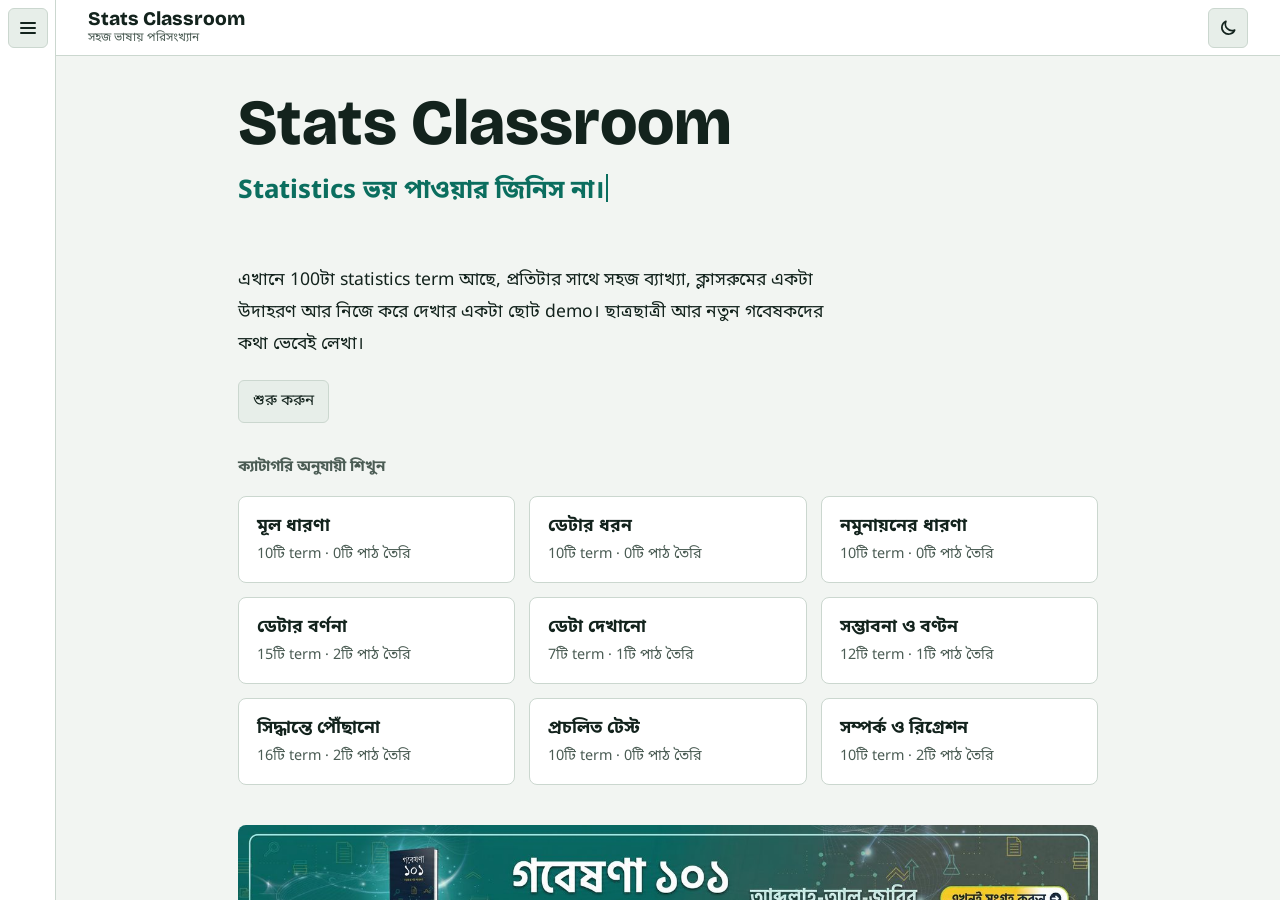
==== index.html @ 76ca7ef8 "Centred 860px column, sticky top bar with theme toggle, home page with typewriter and category cards" ====
<!doctype html>
<html lang="bn">
<head>
<meta charset="utf-8">
<meta name="viewport" content="width=device-width, initial-scale=1">
<title>Stats Classroom | সহজ বাংলায় 100টি statistics term</title>
<meta name="description" content="ক্লাসরুম আর বিশ্ববিদ্যালয়ের উদাহরণ দিয়ে 100টি statistics term, সহজ বাংলায়। প্রতিটা term-এর সাথে নিজে করে দেখার একটা ছোট demo।">
<link rel="icon" href="data:,">
<script>try{var t=localStorage.getItem("sc-theme");if(t==="dark"||t==="light")document.documentElement.setAttribute("data-theme",t);}catch(e){}</script>
<link rel="preconnect" href="https://fonts.googleapis.com">
<link rel="preconnect" href="https://fonts.gstatic.com" crossorigin>
<link rel="stylesheet" href="https://fonts.googleapis.com/css2?family=Atkinson+Hyperlegible:wght@400;700&family=Bricolage+Grotesque:opsz,wght@12..96,700;12..96,800&family=Noto+Sans+Bengali:wght@400;700&display=swap">
<link rel="stylesheet" href="css/style.css">
<!-- Analytics goes here later. Paste a GoatCounter or Cloudflare Web Analytics snippet. -->
</head>
<body>
<div class="app">
  <aside class="side" id="side" data-a="aria-label=sideLabel">
    <button class="railbtn" id="railbtn" type="button" aria-expanded="false" aria-controls="sidebody"><svg width="20" height="20" viewBox="0 0 20 20" aria-hidden="true"><path d="M3 5h14M3 10h14M3 15h14" stroke="currentColor" stroke-width="2" stroke-linecap="round" fill="none"/></svg></button>
    <div class="sidebody" id="sidebody">
      <a class="homelink" id="homelink" href="#home" data-t="home"></a>
      <p class="tag" id="tag"></p>
      <input class="search" id="q" type="search" autocomplete="off" data-a="placeholder=searchPlaceholder;aria-label=searchLabel">
      <div class="legend"><span><i class="dot" style="background:var(--accent);border-color:var(--accent)"></i><span data-t="legendReady"></span></span><span><i class="dot"></i><span data-t="legendSoon"></span></span></div>
      <nav id="nav" data-a="aria-label=navLabel"></nav>
      <p class="none" id="none" data-t="noMatch" hidden></p>
    </div>
  </aside>
  <main class="main" id="main">
    <header class="topbar">
      <button class="iconbtn menubtn" id="navopen" type="button" aria-expanded="false" aria-controls="side" data-a="aria-label=browseAll"><svg width="20" height="20" viewBox="0 0 20 20" aria-hidden="true"><path d="M3 5h14M3 10h14M3 15h14" stroke="currentColor" stroke-width="2" stroke-linecap="round" fill="none"/></svg></button>
      <a class="logo" href="#home"><span class="logo-name" data-t="brand"></span><span class="logo-sub" data-t="topTag"></span></a>
      <button class="iconbtn themebtn" id="themebtn" type="button"><svg class="i-moon" width="20" height="20" viewBox="0 0 24 24" aria-hidden="true"><path d="M20 14.5A8 8 0 0 1 9.5 4a8 8 0 1 0 10.5 10.5z" fill="none" stroke="currentColor" stroke-width="2" stroke-linejoin="round"/></svg><svg class="i-sun" width="20" height="20" viewBox="0 0 24 24" aria-hidden="true"><circle cx="12" cy="12" r="4" fill="none" stroke="currentColor" stroke-width="2"/><path d="M12 2v3M12 19v3M2 12h3M19 12h3M4.9 4.9l2.1 2.1M17 17l2.1 2.1M4.9 19.1L7 17M17 7l2.1-2.1" stroke="currentColor" stroke-width="2" stroke-linecap="round"/></svg></button>
    </header>
    <div class="page">
    <article class="lesson" id="lesson"></article>
    <a class="banner" href="https://rkmri.co/NA5AMleem25M/" target="_blank" rel="noopener noreferrer" data-a="aria-label=bannerLabel"><img src="assets/banner.jpg" width="1400" height="197" data-a="alt=bannerAlt"></a>
    <div class="footrow"><a class="fb" href="https://www.facebook.com/zabir.insight" target="_blank" rel="noopener noreferrer" data-a="aria-label=facebookLabel"><svg viewBox="0 0 24 24" aria-hidden="true" focusable="false"><path fill="currentColor" d="M9.101 23.691v-7.98H6.627v-3.667h2.474v-1.58c0-4.085 1.848-5.978 5.858-5.978.401 0 .955.042 1.468.103a8.68 8.68 0 0 1 1.141.195v3.325a8.623 8.623 0 0 0-.653-.036 26.805 26.805 0 0 0-.733-.009c-.707 0-1.259.096-1.675.309a1.686 1.686 0 0 0-.679.622c-.258.42-.374.995-.374 1.752v1.297h3.919l-.386 2.103-.287 1.564h-3.246v8.245C19.396 23.238 24 18.179 24 12.044c0-6.627-5.373-12-12-12s-12 5.373-12 12c0 5.628 3.874 10.35 9.101 11.647Z"/></svg></a></div>
    </div>
  </main>
</div>
<div class="scrim" id="scrim" hidden></div>
<noscript><p style="padding:16px">এই সাইট দেখতে JavaScript চালু থাকতে হবে।</p></noscript>
<script src="data/ui.js"></script>
<script src="data/terms.js"></script>
<script src="data/lessons/describing-data.js"></script>
<script src="data/lessons/showing-data.js"></script>
<script src="data/lessons/probability-and-distributions.js"></script>
<script src="data/lessons/drawing-conclusions.js"></script>
<script src="data/lessons/relationships-and-regression.js"></script>
<script src="js/demos/common.js"></script>
<script src="js/demos/describing.js"></script>
<script src="js/demos/showing.js"></script>
<script src="js/demos/probability.js"></script>
<script src="js/demos/conclusions.js"></script>
<script src="js/demos/relationships.js"></script>
<script src="js/app.js"></script>
</body>
</html>
---- css/style.css ----
/* Layout. A rail with all 100 terms on the left, one lesson at a time on the right,
   with the live demo as the centre of every lesson. Green-tinted neutrals, teal as the main
   accent and burnt orange as the second mark colour inside demos. Bengali text never gets
   uppercase or letter-spacing. */
:root{
  --bg:#F2F5F2;
  --surface:#FFFFFF;
  --surface-2:#E7EEE9;
  --ink:#13231D;
  --ink-2:#4B5C54;
  --line:#CBD7CF;
  --accent:#0B6E5F;
  --accent-ink:#FFFFFF;
  --accent-soft:#D5ECE5;
  --c2:#B4530A;
  --font-display:'Bricolage Grotesque','Segoe UI',system-ui,-apple-system,sans-serif;
  --font-body:'Atkinson Hyperlegible','Noto Sans Bengali','Nirmala UI','Segoe UI',system-ui,sans-serif;
  --font-bn:'Noto Sans Bengali','Atkinson Hyperlegible','Nirmala UI','Segoe UI',system-ui,sans-serif;
}
@media (prefers-color-scheme: dark){
  :root:not([data-theme="light"]){
    --bg:#0E1714;
    --surface:#15221D;
    --surface-2:#1D2D27;
    --ink:#E4EFE9;
    --ink-2:#9DB3A9;
    --line:#2B3F37;
    --accent:#4FD1B5;
    --accent-ink:#06241D;
    --accent-soft:#17382F;
    --c2:#F0A35E;
    color-scheme:dark;
  }
}
:root[data-theme="dark"]{
  --bg:#0E1714;
  --surface:#15221D;
  --surface-2:#1D2D27;
  --ink:#E4EFE9;
  --ink-2:#9DB3A9;
  --line:#2B3F37;
  --accent:#4FD1B5;
  --accent-ink:#06241D;
  --accent-soft:#17382F;
  --c2:#F0A35E;
  color-scheme:dark;
}

*{box-sizing:border-box}
html,body{height:100%}
body{margin:0;background:var(--bg);color:var(--ink);font-family:var(--font-bn);font-size:17px;line-height:1.8}
button,input{font-family:inherit}
:focus-visible{outline:2px solid var(--accent);outline-offset:2px}
.sr{position:absolute;width:1px;height:1px;overflow:hidden;clip:rect(0 0 0 0);white-space:nowrap}

.app{display:grid;grid-template-columns:minmax(0,1fr);height:100%}

/* Bottom banner. The last big element of every lesson page, same width as the lesson text. */
.banner{display:block;flex:none;width:100%;margin-top:40px;border-radius:8px;overflow:hidden;background:#0b5a4d;line-height:0}
.banner img{display:block;width:100%;height:auto}
.banner:hover img,.banner:focus-visible img{filter:brightness(1.08)}
/* Footer row. Sits directly under the banner, same width, right aligned. Part of the page flow. */
.footrow{flex:none;display:flex;justify-content:flex-end;width:100%;margin-top:10px}
.fb{display:inline-flex;width:28px;height:28px;color:var(--ink-2)}
.fb svg{display:block;width:28px;height:28px}
.fb:hover,.fb:focus-visible{color:var(--accent)}

/* Sidebar pieces that only exist on wide screens */
.railbtn,.iconbtn.menubtn{display:none}

/* Sidebar */
.side{height:100%;overflow-y:auto;background:var(--surface);border-right:1px solid var(--line);padding:22px 16px 32px}
.brand{font-family:var(--font-display);font-weight:800;font-size:1.6rem;line-height:1.2}
.tag{margin:6px 0 14px;color:var(--ink-2);font-size:.9rem;line-height:1.7}
.search{width:100%;padding:10px 12px;border:1px solid var(--line);border-radius:6px;background:var(--bg);color:var(--ink);font:inherit;font-size:.95rem}
.legend{display:flex;flex-wrap:wrap;gap:6px 16px;font-size:.88rem;color:var(--ink-2);margin:12px 0 10px}
.legend span{display:inline-flex;align-items:center;gap:7px}
details.cat{border-top:1px solid var(--line)}
details.cat summary{cursor:pointer;list-style:none;padding:12px 4px;display:flex;align-items:center;gap:8px;font-weight:700;font-size:.95rem}
details.cat summary::-webkit-details-marker{display:none}
details.cat summary .count{margin-left:auto;color:var(--ink-2);font-weight:400;font-size:.85rem}
details.cat summary::after{content:"+";width:14px;text-align:center;color:var(--ink-2)}
details.cat[open] summary::after{content:"\2212"}
.terms{list-style:none;margin:0 0 10px;padding:0}
.terms a{display:flex;align-items:center;gap:10px;padding:6px 10px;border-radius:6px;color:var(--ink);text-decoration:none;font-size:.95rem;line-height:1.5}
.tn{display:flex;flex-direction:column}
.tn .en{font-family:var(--font-body);font-size:.78rem;opacity:.75;line-height:1.3}
.terms a:hover{background:var(--surface-2)}
.terms li:not(.ready) a{color:var(--ink-2)}
.terms li a[aria-current="page"]{background:var(--accent);color:var(--accent-ink)}
.dot{width:9px;height:9px;border-radius:50%;border:1.5px solid var(--ink-2);flex:none}
.ready .dot{background:var(--accent);border-color:var(--accent)}
.terms li a[aria-current="page"] .dot{border-color:currentColor;background:transparent}
.terms li.ready a[aria-current="page"] .dot{background:currentColor}
.none{color:var(--ink-2);font-size:.9rem;margin:12px 4px}

/* Main */
.main{height:100%;overflow-y:auto;min-width:0;display:flex;flex-direction:column}
/* Thin sticky top bar. Brand with a fixed small line under it on the left, theme button on the right. */
.topbar{position:sticky;top:0;z-index:5;flex:none;height:56px;display:flex;align-items:center;gap:12px;padding-inline:clamp(16px,4vw,32px);background:var(--surface);border-bottom:1px solid var(--line)}
.logo{display:flex;flex-direction:column;min-width:0;color:var(--ink);text-decoration:none}
.logo-name{font-family:var(--font-display);font-weight:800;font-size:1.2rem;line-height:1.15}
.logo-sub{font-size:.75rem;line-height:1.4;color:var(--ink-2)}
.logo:hover .logo-name{color:var(--accent)}
.iconbtn{display:flex;width:40px;height:40px;padding:0;align-items:center;justify-content:center;border:1px solid var(--line);border-radius:6px;background:var(--surface-2);color:var(--ink);cursor:pointer;flex:none}
.iconbtn:hover{border-color:var(--accent)}
.themebtn{margin-left:auto}
.themebtn .i-sun{display:none}
:root[data-theme="dark"] .themebtn .i-sun{display:block}
:root[data-theme="dark"] .themebtn .i-moon{display:none}
/* One centred column for everything on the page. */
.page{flex:1 0 auto;display:flex;flex-direction:column;width:100%;max-width:924px;margin-inline:auto;padding:32px clamp(16px,4vw,32px) 24px}
.lesson{display:flex;flex-direction:column;gap:32px;width:100%;flex:1 0 auto}
.homelink{display:flex;align-items:center;gap:10px;padding:8px 10px;margin-bottom:10px;border-radius:6px;color:var(--ink);text-decoration:none;font-weight:700}
.homelink:hover{background:var(--surface-2)}
.homelink[aria-current="page"]{background:var(--accent);color:var(--accent-ink)}
/* Home page */
.hero-title{font-family:var(--font-display);font-weight:800;font-size:clamp(2.4rem,8vw,4rem);line-height:1.1;margin:0}
.typer{margin:12px 0 0;min-height:3.4em;font-size:clamp(1.15rem,3.4vw,1.6rem);line-height:1.7;font-weight:700;color:var(--accent)}
.cursor{display:inline-block;width:2px;height:1.1em;margin-left:2px;vertical-align:-.15em;background:currentColor;animation:blink 1s steps(1) infinite}
@keyframes blink{50%{opacity:0}}
.intro{margin:8px 0 0;max-width:60ch;font-size:1.1rem}
.cta{margin-top:20px;background:var(--accent);border-color:var(--accent);color:var(--accent-ink);font-weight:700;padding:10px 24px}
.cta:hover{border-color:var(--ink)}
.cards{display:grid;grid-template-columns:minmax(0,1fr);gap:14px;margin-top:16px}
.card{display:flex;flex-direction:column;gap:2px;padding:16px 18px;background:var(--surface);border:1px solid var(--line);border-radius:8px;color:var(--ink);text-decoration:none}
.card:hover{border-color:var(--accent)}
.card-name{font-weight:700;font-size:1.1rem;line-height:1.6}
.card-meta{font-size:.9rem;color:var(--ink-2);line-height:1.6}
@media (min-width:560px){.cards{grid-template-columns:repeat(2,minmax(0,1fr))}}
@media (min-width:900px){.cards{grid-template-columns:repeat(3,minmax(0,1fr))}}
.label{margin:0;font-size:.95rem;font-weight:700;color:var(--ink-2);line-height:1.6}
.crumb{font-size:.95rem;font-weight:700;color:var(--accent)}
h1.term{font-family:var(--font-bn);font-weight:700;font-size:clamp(1.9rem,5.5vw,3rem);line-height:1.3;margin:8px 0 0;text-wrap:balance}
.def{font-size:1.25rem;line-height:1.7;margin:16px 0 0;max-width:60ch;text-wrap:pretty}
.head{display:block}
.sec{display:flex;flex-direction:column;gap:10px}
.sec p{margin:0;max-width:65ch}
.panel{background:var(--surface);border:1px solid var(--line);border-radius:8px;padding:20px;min-width:0}
.demo{display:flex;flex-direction:column;gap:16px}
#demo{display:flex;flex-direction:column;gap:16px;min-width:0}
.hint{margin:0;color:var(--ink-2);font-size:.95rem}
.remember{background:var(--surface-2);padding:18px 20px;border-radius:6px;display:flex;flex-direction:column;gap:8px}
.remember p{margin:0;max-width:65ch}
.soon{border-style:dashed}
.soon p{margin:8px 0 0;max-width:60ch;color:var(--ink-2)}

/* Controls */
.btn{font:inherit;font-size:.95rem;border:1px solid var(--line);background:var(--surface-2);color:var(--ink);padding:9px 14px;border-radius:6px;cursor:pointer;text-decoration:none;display:inline-flex;flex-direction:column;gap:2px;line-height:1.5}
.btn:hover{border-color:var(--accent)}
.btn[disabled]{opacity:.5;cursor:default}
.btn small{color:var(--ink-2);font-size:.9rem}
.btn.row{flex-direction:row;align-items:center}
.controls,.presets{display:flex;flex-wrap:wrap;gap:10px}
.ctl{display:flex;flex-direction:column;gap:6px}
.ctl label{font-weight:700}
.ctl .val{font-variant-numeric:tabular-nums;color:var(--accent)}
input[type=range]{width:100%;min-height:30px;accent-color:var(--accent);margin:0}
.stats{display:flex;flex-wrap:wrap;gap:12px 36px}
.stat .n{font-family:var(--font-display);font-weight:800;font-size:2.1rem;line-height:1.05;font-variant-numeric:tabular-nums}
.stat .k{font-size:.9rem;color:var(--ink-2);line-height:1.5}
.stat .n.a{color:var(--accent)}
.stat .n.b{color:var(--c2)}
.msg{margin:0;padding:10px 14px;background:var(--surface-2);border-radius:6px;max-width:65ch}
.swatches{display:flex;flex-wrap:wrap;gap:6px 18px;font-size:.88rem;color:var(--ink-2)}
.swatches span{display:inline-flex;align-items:center;gap:8px}
.sw{width:14px;height:14px;border-radius:3px;display:inline-block}
.sw.a{background:var(--accent);opacity:.4}
.sw.b{background:var(--c2)}
.sw.c{border:2.5px solid var(--ink)}
.sw.d{background:var(--accent)}
.sw.e{background:var(--accent-soft);border:1px solid var(--accent)}

/* Charts */
.chart-box{width:100%;min-width:0}
.chart{display:block;max-width:100%}
.chart .axis{stroke:var(--ink-2);stroke-width:1.5}
.chart .grid{stroke:var(--line);stroke-width:1}
.chart .t{fill:var(--ink-2);font-size:13px;font-family:var(--font-body)}
.chart .t.strong{font-weight:700;font-size:14px}
.chart .t.a{fill:var(--accent)}
.chart .t.b{fill:var(--c2)}
.chart .medline{stroke:var(--accent);stroke-width:2;stroke-dasharray:4 4}
.chart .medmark{fill:var(--accent)}
.chart .meanmark{fill:var(--c2)}
.chart .dot-s{fill:var(--accent);stroke:var(--surface);stroke-width:2;cursor:grab}
.chart .dot-s.extra{fill:var(--c2)}
.chart .dot-s:focus-visible{outline:none;stroke:var(--ink);stroke-width:3}
.chart .band{fill:var(--accent-soft)}
.chart .meanln{stroke:var(--ink-2);stroke-width:1.5;stroke-dasharray:4 4}
.chart .sd-in{fill:var(--accent)}
.chart .sd-out{fill:var(--c2)}
.chart .brk{stroke:var(--accent);stroke-width:2;fill:none}
.chart .pt{fill:var(--accent);fill-opacity:.8;stroke:var(--surface);stroke-width:1}
.chart .fit{stroke:var(--c2);stroke-width:2.5;fill:none}
.chart .bar{fill:var(--accent);fill-opacity:.4}
.chart .bar.ext{fill:var(--c2);fill-opacity:1}
.chart .bar.obs{stroke:var(--ink);stroke-width:2.5}

.btn[aria-pressed="true"]{border-color:var(--accent);background:var(--accent-soft)}
.sw.f{background:var(--ink-2)}
.chart .hbar{fill:var(--accent);fill-opacity:.55;cursor:pointer}
.chart .hbar.hot{fill:var(--c2);fill-opacity:1}
.chart .curve{stroke:var(--accent);stroke-width:2.5;fill:none}
.chart .area{fill:var(--accent);fill-opacity:.3}
.chart .ci{stroke:var(--accent);stroke-width:3;stroke-linecap:round}
.chart .ci.miss{stroke:var(--c2)}
.chart .cidot{fill:var(--accent)}
.chart .cidot.miss{fill:var(--c2)}
.chart .truth{stroke:var(--ink);stroke-width:1.5;stroke-dasharray:4 4}
.chart .res{stroke:var(--ink-2);stroke-width:2;stroke-dasharray:3 3}
.pager{display:flex;flex-wrap:wrap;justify-content:space-between;gap:12px}
.pager .btn{max-width:100%}
.scrim{position:fixed;inset:0;background:rgba(0,0,0,.45);z-index:15}

@media (max-width:859px){
  .app{display:block}
  .iconbtn.menubtn{display:flex}
  .side{position:fixed;top:0;bottom:0;left:0;z-index:20;width:min(340px,88vw);padding-top:calc(22px + env(safe-area-inset-top,0px));padding-bottom:calc(32px + env(safe-area-inset-bottom,0px));transform:translateX(-100%);visibility:hidden;transition:transform .2s ease,visibility .2s}
  .side.open{transform:none;visibility:visible}
  .page{padding-top:20px}
  .panel{padding:16px}
}
/* Wide screens. The term list rests as a slim rail and opens on hover or on the menu button. */
@media (min-width:860px){
  .app{padding-left:56px}
  .side{position:fixed;top:0;bottom:0;left:0;z-index:12;width:56px;padding:0;overflow:hidden;transition:width .18s ease,box-shadow .18s ease}
  .side:hover:not(.shut),.side.pinned{width:310px;box-shadow:6px 0 28px rgba(0,0,0,.22)}
  .railbtn{display:flex;position:fixed;top:8px;left:8px;z-index:14;width:40px;height:40px;padding:0;align-items:center;justify-content:center;border:1px solid var(--line);border-radius:6px;background:var(--surface-2);color:var(--ink);cursor:pointer}
  .railbtn:hover{border-color:var(--accent)}
  .sidebody{width:310px;height:100%;overflow-y:auto;padding:64px 16px 32px;visibility:hidden;opacity:0;transition:opacity .15s ease,visibility 0s linear .18s}
  .side:hover:not(.shut) .sidebody,.side.pinned .sidebody{visibility:visible;opacity:1;transition-delay:0s}
}
@media (prefers-reduced-motion:reduce){*{transition:none!important}.cursor{animation:none}}
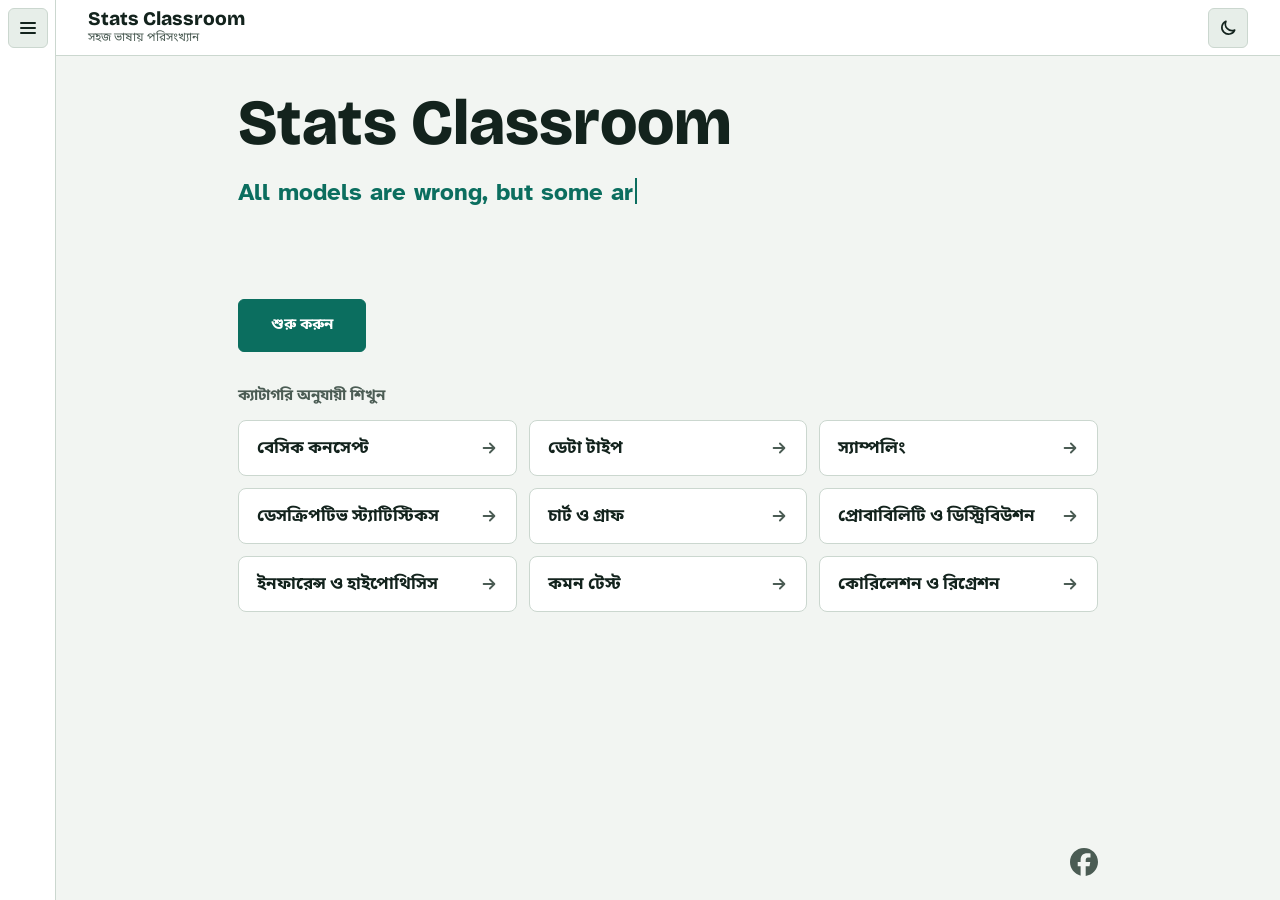
==== commit e3502b12: "Remove sidebar intro line, legend and ready dots Co-Authored-By: Claude Sonnet 5.5 <noreply@anthropi" ====
--- a/index.html
+++ b/index.html
@@ -19,9 +19,7 @@
     <button class="railbtn" id="railbtn" type="button" aria-expanded="false" aria-controls="sidebody"><svg width="20" height="20" viewBox="0 0 20 20" aria-hidden="true"><path d="M3 5h14M3 10h14M3 15h14" stroke="currentColor" stroke-width="2" stroke-linecap="round" fill="none"/></svg></button>
     <div class="sidebody" id="sidebody">
       <a class="homelink" id="homelink" href="#home" data-t="home"></a>
-      <p class="tag" id="tag"></p>
       <input class="search" id="q" type="search" autocomplete="off" data-a="placeholder=searchPlaceholder;aria-label=searchLabel">
-      <div class="legend"><span><i class="dot" style="background:var(--accent);border-color:var(--accent)"></i><span data-t="legendReady"></span></span><span><i class="dot"></i><span data-t="legendSoon"></span></span></div>
       <nav id="nav" data-a="aria-label=navLabel"></nav>
       <p class="none" id="none" data-t="noMatch" hidden></p>
     </div>
--- a/css/style.css
+++ b/css/style.css
@@ -57,7 +57,8 @@
 
 /* Bottom banner. The last big element of every lesson page, same width as the lesson text. */
 .banner{display:block;flex:none;width:100%;margin-top:40px;border-radius:8px;overflow:hidden;background:#0b5a4d;line-height:0}
-.banner img{display:block;width:100%;height:auto}
+.banner{aspect-ratio:1400/197}
+.banner img{display:block;width:100%;height:auto;aspect-ratio:1400/197}
 .banner:hover img,.banner:focus-visible img{filter:brightness(1.08)}
 /* Footer row. Sits directly under the banner, same width, right aligned. Part of the page flow. */
 .footrow{flex:none;display:flex;justify-content:flex-end;width:100%;margin-top:10px}
@@ -71,10 +72,7 @@
 /* Sidebar */
 .side{height:100%;overflow-y:auto;background:var(--surface);border-right:1px solid var(--line);padding:22px 16px 32px}
 .brand{font-family:var(--font-display);font-weight:800;font-size:1.6rem;line-height:1.2}
-.tag{margin:6px 0 14px;color:var(--ink-2);font-size:.9rem;line-height:1.7}
-.search{width:100%;padding:10px 12px;border:1px solid var(--line);border-radius:6px;background:var(--bg);color:var(--ink);font:inherit;font-size:.95rem}
-.legend{display:flex;flex-wrap:wrap;gap:6px 16px;font-size:.88rem;color:var(--ink-2);margin:12px 0 10px}
-.legend span{display:inline-flex;align-items:center;gap:7px}
+.search{width:100%;margin-bottom:12px;padding:10px 12px;border:1px solid var(--line);border-radius:6px;background:var(--bg);color:var(--ink);font:inherit;font-size:.95rem}
 details.cat{border-top:1px solid var(--line)}
 details.cat summary{cursor:pointer;list-style:none;padding:12px 4px;display:flex;align-items:center;gap:8px;font-weight:700;font-size:.95rem}
 details.cat summary::-webkit-details-marker{display:none}
@@ -86,12 +84,7 @@
 .tn{display:flex;flex-direction:column}
 .tn .en{font-family:var(--font-body);font-size:.78rem;opacity:.75;line-height:1.3}
 .terms a:hover{background:var(--surface-2)}
-.terms li:not(.ready) a{color:var(--ink-2)}
 .terms li a[aria-current="page"]{background:var(--accent);color:var(--accent-ink)}
-.dot{width:9px;height:9px;border-radius:50%;border:1.5px solid var(--ink-2);flex:none}
-.ready .dot{background:var(--accent);border-color:var(--accent)}
-.terms li a[aria-current="page"] .dot{border-color:currentColor;background:transparent}
-.terms li.ready a[aria-current="page"] .dot{background:currentColor}
 .none{color:var(--ink-2);font-size:.9rem;margin:12px 4px}
 
 /* Main */
@@ -116,17 +109,22 @@
 .homelink[aria-current="page"]{background:var(--accent);color:var(--accent-ink)}
 /* Home page */
 .hero-title{font-family:var(--font-display);font-weight:800;font-size:clamp(2.4rem,8vw,4rem);line-height:1.1;margin:0}
-.typer{margin:12px 0 0;min-height:3.4em;font-size:clamp(1.15rem,3.4vw,1.6rem);line-height:1.7;font-weight:700;color:var(--accent)}
+.quote{display:grid;margin-top:16px}
+.quote>*{grid-area:1/1;min-width:0}
+.qghost{visibility:hidden}
+.qtext{margin:0;font-family:var(--font-body);font-weight:700;font-size:clamp(1.1rem,3vw,1.5rem);line-height:1.5;color:var(--accent)}
+.qby{margin:6px 0 0;font-family:var(--font-body);font-size:.95rem;line-height:1.5;color:var(--ink-2);opacity:0;transition:opacity .6s ease}
+.qby.on{opacity:1}
 .cursor{display:inline-block;width:2px;height:1.1em;margin-left:2px;vertical-align:-.15em;background:currentColor;animation:blink 1s steps(1) infinite}
 @keyframes blink{50%{opacity:0}}
-.intro{margin:8px 0 0;max-width:60ch;font-size:1.1rem}
-.cta{margin-top:20px;background:var(--accent);border-color:var(--accent);color:var(--accent-ink);font-weight:700;padding:10px 24px}
-.cta:hover{border-color:var(--ink)}
-.cards{display:grid;grid-template-columns:minmax(0,1fr);gap:14px;margin-top:16px}
-.card{display:flex;flex-direction:column;gap:2px;padding:16px 18px;background:var(--surface);border:1px solid var(--line);border-radius:8px;color:var(--ink);text-decoration:none}
-.card:hover{border-color:var(--accent)}
-.card-name{font-weight:700;font-size:1.1rem;line-height:1.6}
-.card-meta{font-size:.9rem;color:var(--ink-2);line-height:1.6}
+.btn.cta{margin-top:24px;background:var(--accent);border-color:var(--accent);color:var(--accent-ink);font-weight:700;padding:14px 32px;transition:filter .15s ease}
+.btn.cta:hover,.btn.cta:focus-visible{filter:brightness(.88);border-color:var(--accent)}
+.cards{display:grid;grid-template-columns:minmax(0,1fr);gap:12px;margin-top:12px}
+.card{display:flex;align-items:center;justify-content:space-between;gap:12px;cursor:pointer;min-height:56px;padding:10px 18px;background:var(--surface);border:1px solid var(--line);border-radius:8px;color:var(--ink);text-decoration:none;font-weight:700;line-height:1.5}
+.card:hover,.card:focus-visible{border-color:var(--accent);color:var(--accent)}
+.card-arrow{flex:none;color:var(--ink-2);transition:transform .15s ease,color .15s ease}
+.card:hover .card-arrow,.card:focus-visible .card-arrow{color:var(--accent);transform:translateX(3px)}
+.banner[hidden]{display:none}
 @media (min-width:560px){.cards{grid-template-columns:repeat(2,minmax(0,1fr))}}
 @media (min-width:900px){.cards{grid-template-columns:repeat(3,minmax(0,1fr))}}
 .label{margin:0;font-size:.95rem;font-weight:700;color:var(--ink-2);line-height:1.6}
@@ -231,4 +229,9 @@
   .sidebody{width:310px;height:100%;overflow-y:auto;padding:64px 16px 32px;visibility:hidden;opacity:0;transition:opacity .15s ease,visibility 0s linear .18s}
   .side:hover:not(.shut) .sidebody,.side.pinned .sidebody{visibility:visible;opacity:1;transition-delay:0s}
 }
-@media (prefers-reduced-motion:reduce){*{transition:none!important}.cursor{animation:none}}
+@media (prefers-reduced-motion:reduce){*{transition:none!important}.cursor{animation:none}.card:hover .card-arrow,.card:focus-visible .card-arrow{transform:none}}
+.banner[hidden]+.footrow{margin-top:40px}
+/* Scroll reveal for the bottom banner. The .reveal class is added by JavaScript only, so without JavaScript the banner is always visible. The space is already reserved by the aspect ratio. */
+.banner.reveal{opacity:0;transform:translateY(16px);transition:opacity .7s ease,transform .7s ease}
+.banner.reveal.in{opacity:1;transform:none}
+@media (prefers-reduced-motion:reduce){.banner.reveal{opacity:1;transform:none;transition:none}}
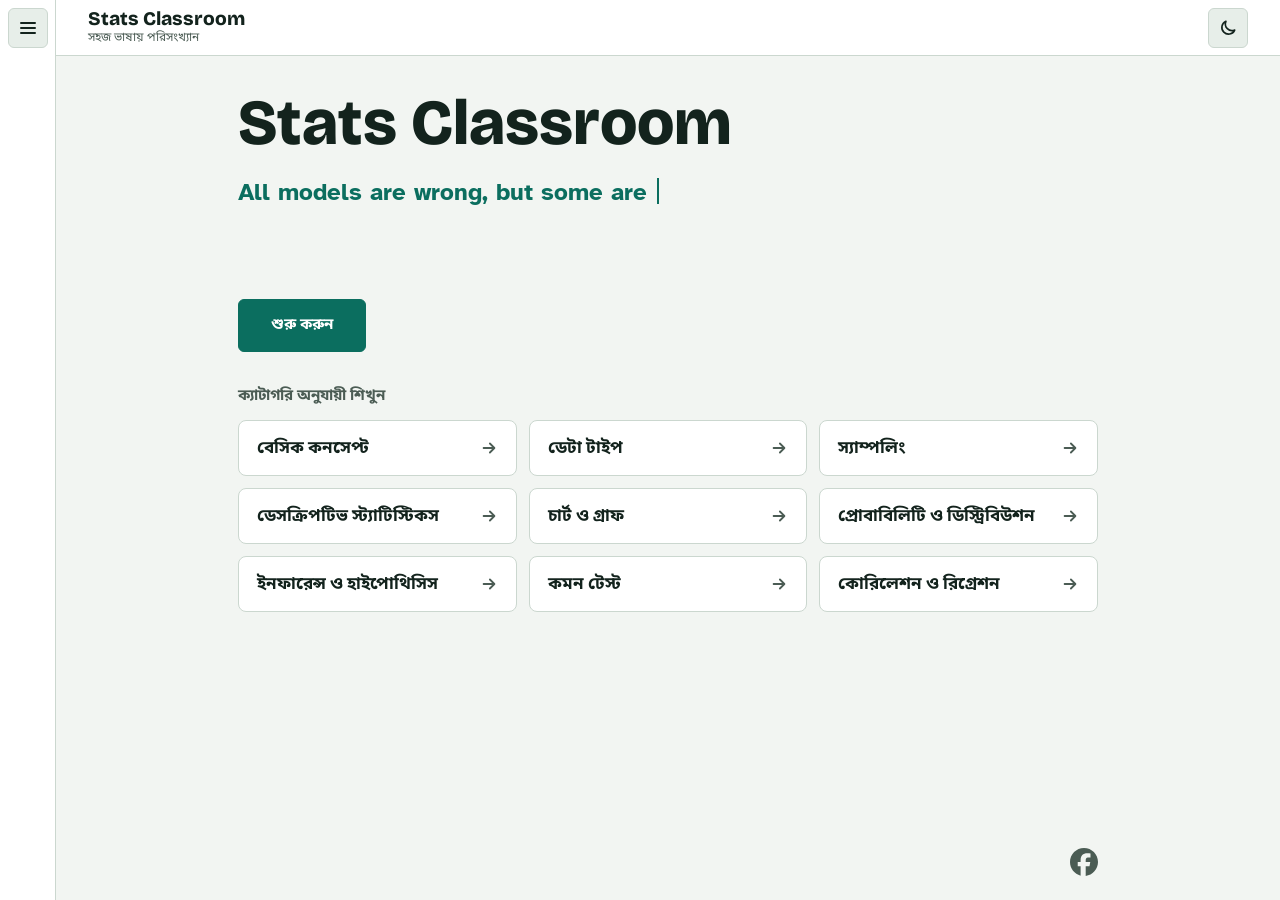
==== commit e9c41dcb: "Lessons: quartile, IQR, outlier, skewness, kurtosis Co-Authored-By: Claude Sonnet 5.5 <noreply@anthr" ====
--- a/index.html
+++ b/index.html
@@ -48,6 +48,7 @@
 <script src="data/lessons/relationships-and-regression.js"></script>
 <script src="js/demos/common.js"></script>
 <script src="js/demos/describing.js"></script>
+<script src="js/demos/shape.js"></script>
 <script src="js/demos/showing.js"></script>
 <script src="js/demos/probability.js"></script>
 <script src="js/demos/conclusions.js"></script>
--- a/css/style.css
+++ b/css/style.css
@@ -182,7 +182,7 @@
 .chart .medmark{fill:var(--accent)}
 .chart .meanmark{fill:var(--c2)}
 .chart .dot-s{fill:var(--accent);stroke:var(--surface);stroke-width:2;cursor:grab}
-.chart .dot-s.extra{fill:var(--c2)}
+.chart .dot-s.extra,.chart .dot-s.hit{fill:var(--c2)}
 .chart .dot-s:focus-visible{outline:none;stroke:var(--ink);stroke-width:3}
 .chart .band{fill:var(--accent-soft)}
 .chart .meanln{stroke:var(--ink-2);stroke-width:1.5;stroke-dasharray:4 4}
@@ -199,6 +199,7 @@
 .sw.f{background:var(--ink-2)}
 .chart .hbar{fill:var(--accent);fill-opacity:.55;cursor:pointer}
 .chart .hbar.hot{fill:var(--c2);fill-opacity:1}
+.chart .ref{stroke:var(--ink-2);stroke-width:2;stroke-dasharray:5 4;fill:none}
 .chart .curve{stroke:var(--accent);stroke-width:2.5;fill:none}
 .chart .area{fill:var(--accent);fill-opacity:.3}
 .chart .ci{stroke:var(--accent);stroke-width:3;stroke-linecap:round}
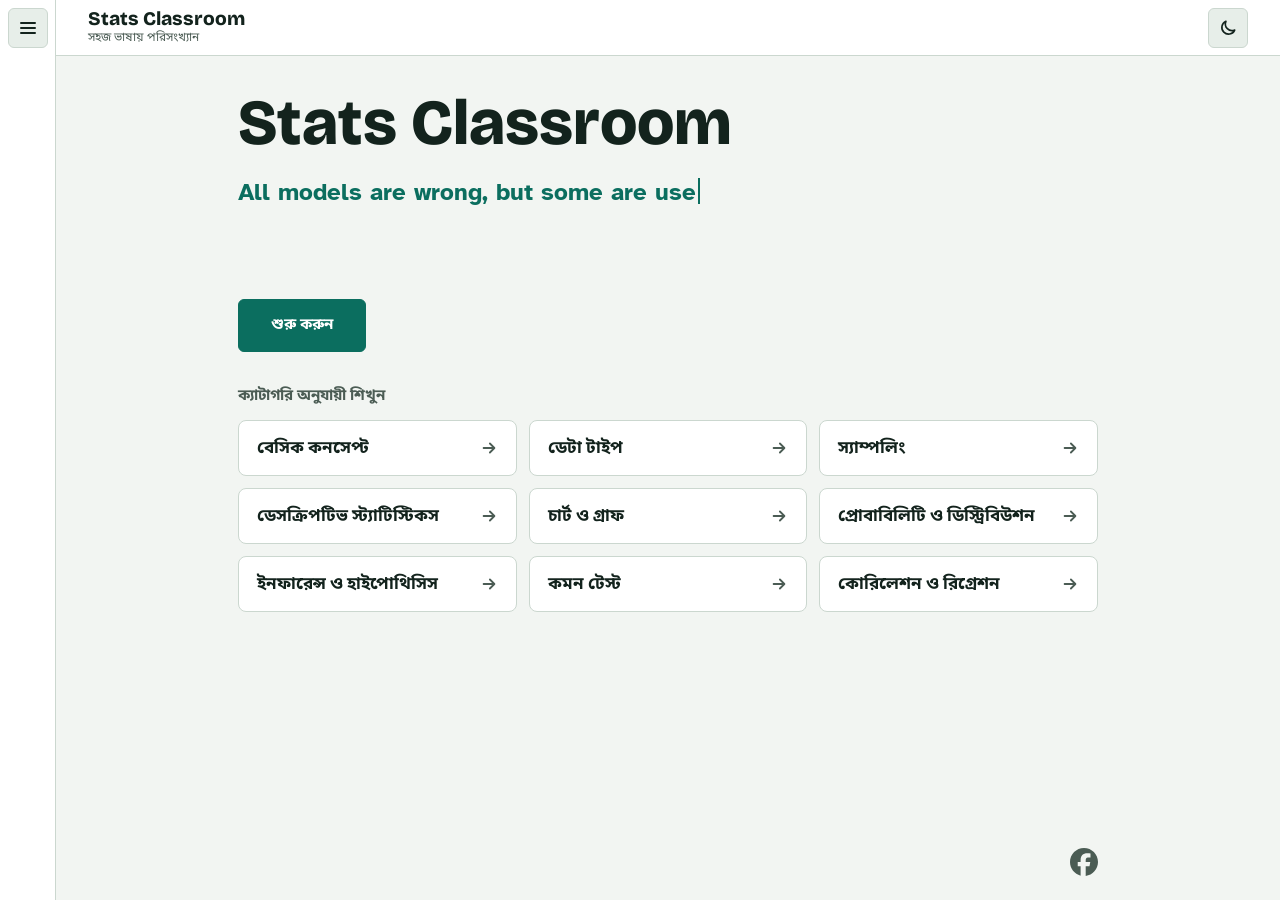
==== commit 2639815f: "Lessons: frequency, relative frequency, coefficient of variation Co-Authored-By: Claude Sonnet 5.5 <" ====
--- a/index.html
+++ b/index.html
@@ -49,6 +49,7 @@
 <script src="js/demos/common.js"></script>
 <script src="js/demos/describing.js"></script>
 <script src="js/demos/shape.js"></script>
+<script src="js/demos/tally.js"></script>
 <script src="js/demos/showing.js"></script>
 <script src="js/demos/probability.js"></script>
 <script src="js/demos/conclusions.js"></script>
--- a/css/style.css
+++ b/css/style.css
@@ -236,3 +236,16 @@
 .banner.reveal{opacity:0;transform:translateY(16px);transition:opacity .7s ease,transform .7s ease}
 .banner.reveal.in{opacity:1;transform:none}
 @media (prefers-reduced-motion:reduce){.banner.reveal{opacity:1;transform:none;transition:none}}
+/* Tally table and bars */
+.tally{width:100%;border-collapse:collapse}
+.tally th,.tally td{padding:6px;text-align:left;border-bottom:1px solid var(--line);font-variant-numeric:tabular-nums;line-height:1.5}
+.tally th{font-size:.9rem;color:var(--ink-2);font-weight:700}
+.tally td.num{font-family:var(--font-display);font-weight:800;font-size:1.2rem}
+.tally tfoot td{font-weight:700;border-bottom:0}
+.tally .acts{display:flex;gap:6px;justify-content:flex-end}
+.tbtn{width:40px;height:40px;padding:0;display:inline-flex;align-items:center;justify-content:center;border:1px solid var(--line);border-radius:6px;background:var(--surface-2);color:var(--ink);font-size:1.3rem;line-height:1;cursor:pointer}
+.tbtn:hover{border-color:var(--accent)}
+.tbtn[disabled]{opacity:.4;cursor:default}
+.chart .tbar{fill:var(--accent);fill-opacity:.75}
+.chart .tbar.hot{fill:var(--c2);fill-opacity:1}
+@media (max-width:480px){.tbtn{width:34px;height:34px}.tally .acts{gap:4px}.tally th,.tally td{padding:6px 3px}.tally td.num{font-size:1.05rem}}
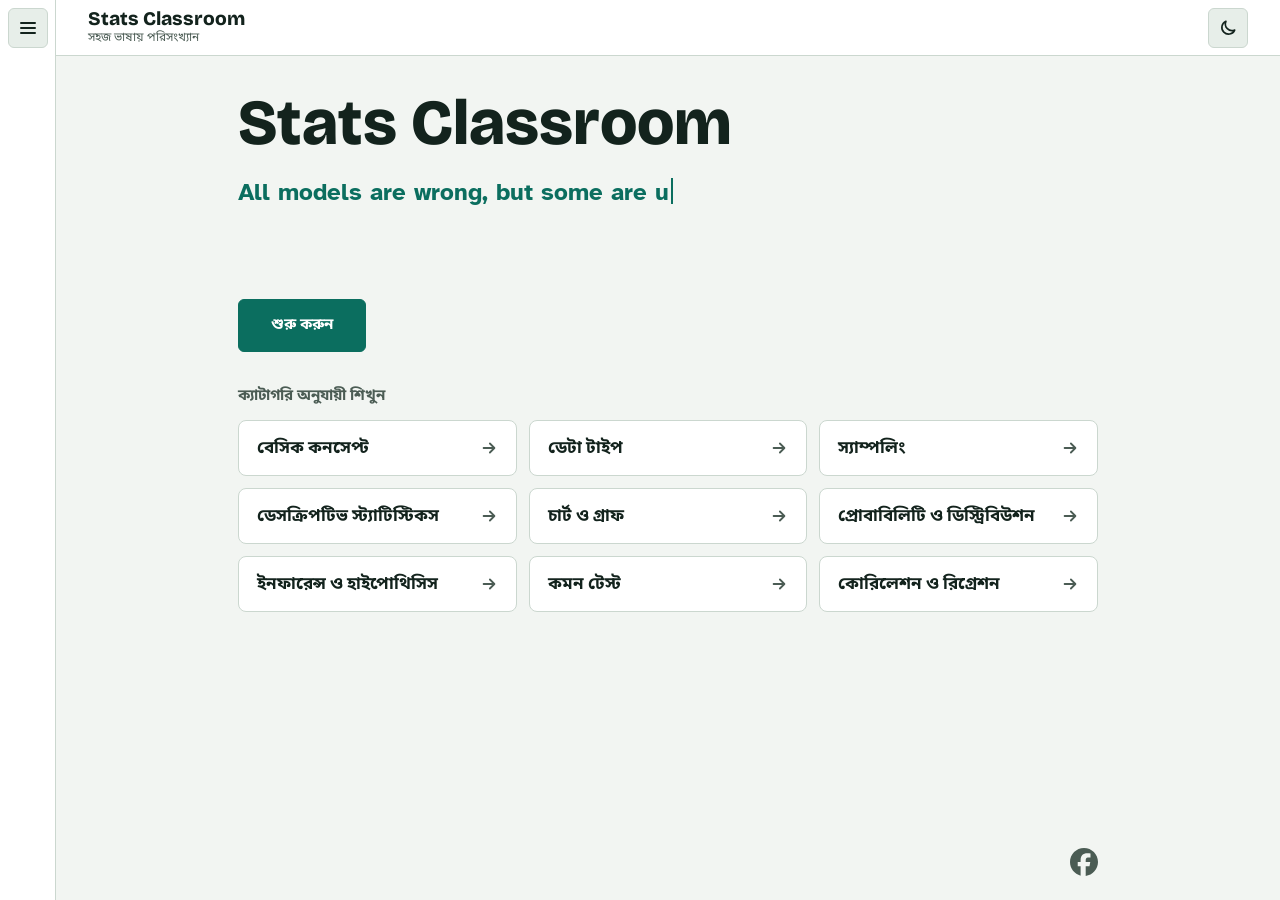
==== commit fe633656: "Lessons: population, sample, parameter, statistic, variable; drop SD box from CV demo Co-Authored-By" ====
--- a/index.html
+++ b/index.html
@@ -41,12 +41,15 @@
 <noscript><p style="padding:16px">এই সাইট দেখতে JavaScript চালু থাকতে হবে।</p></noscript>
 <script src="data/ui.js"></script>
 <script src="data/terms.js"></script>
+<script src="data/lessons/basic-building-blocks.js"></script>
 <script src="data/lessons/describing-data.js"></script>
 <script src="data/lessons/showing-data.js"></script>
 <script src="data/lessons/probability-and-distributions.js"></script>
 <script src="data/lessons/drawing-conclusions.js"></script>
 <script src="data/lessons/relationships-and-regression.js"></script>
 <script src="js/demos/common.js"></script>
+<script src="js/demos/grid.js"></script>
+<script src="js/demos/columns.js"></script>
 <script src="js/demos/describing.js"></script>
 <script src="js/demos/shape.js"></script>
 <script src="js/demos/tally.js"></script>
--- a/css/style.css
+++ b/css/style.css
@@ -249,3 +249,18 @@
 .chart .tbar{fill:var(--accent);fill-opacity:.75}
 .chart .tbar.hot{fill:var(--c2);fill-opacity:1}
 @media (max-width:480px){.tbtn{width:34px;height:34px}.tally .acts{gap:4px}.tally th,.tally td{padding:6px 3px}.tally td.num{font-size:1.05rem}}
+/* Student grid and column table */
+.stugrid{display:grid;gap:6px}
+.stu{aspect-ratio:1;min-width:0;padding:0;display:flex;align-items:center;justify-content:center;font:inherit;font-size:.8rem;font-variant-numeric:tabular-nums;color:var(--ink-2);background:var(--surface-2);border:1px solid var(--line);border-radius:8px;cursor:pointer;transition:background .12s ease,border-color .12s ease}
+.stu:hover{border-color:var(--accent)}
+.stu.on{background:var(--accent);border-color:var(--accent);color:var(--accent-ink);font-weight:700}
+.stu:not(:has(span))::before{content:"";width:46%;height:46%;border-radius:50%;background:currentColor;opacity:.55}
+.stu.on:not(:has(span))::before{opacity:1}
+.sw.stu-pop{background:var(--surface-2);border:1px solid var(--ink-2)}
+.sw.stu-sample{background:var(--accent)}
+.tablewrap{overflow-x:auto}
+.tally.cols td,.tally.cols th{white-space:nowrap}
+.colbtn{font:inherit;font-weight:700;color:var(--ink);background:var(--surface-2);border:1px solid var(--line);border-radius:6px;padding:4px 10px;cursor:pointer}
+.colbtn:hover{border-color:var(--accent)}
+.colbtn.on{background:var(--accent);border-color:var(--accent);color:var(--accent-ink)}
+.tally td.colsel{background:var(--accent-soft)}
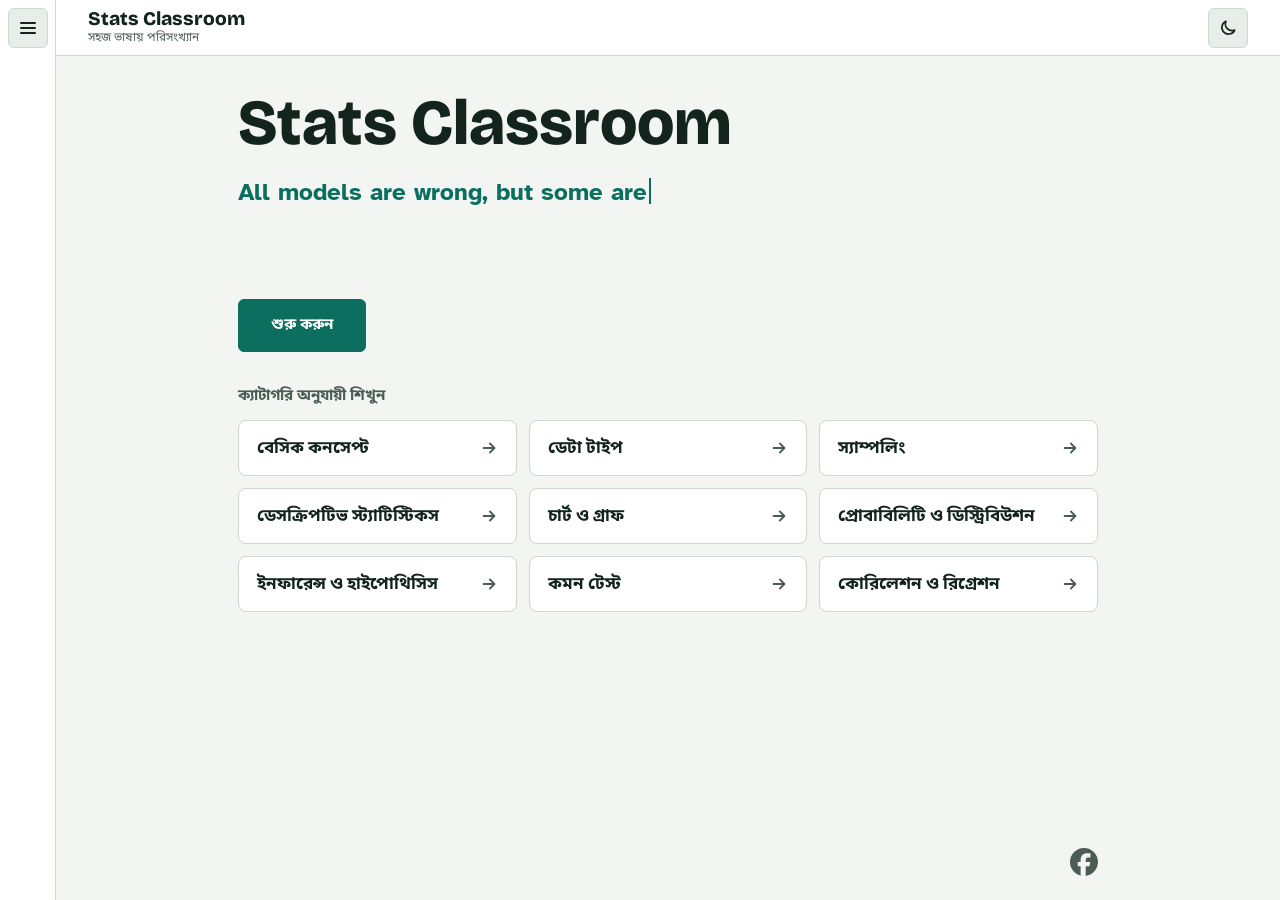
==== commit d1ec503c: "Lessons: data, observation, unit of analysis, sampling, census Co-Authored-By: Claude Sonnet 5.5 <no" ====
--- a/index.html
+++ b/index.html
@@ -50,6 +50,7 @@
 <script src="js/demos/common.js"></script>
 <script src="js/demos/grid.js"></script>
 <script src="js/demos/columns.js"></script>
+<script src="js/demos/units.js"></script>
 <script src="js/demos/describing.js"></script>
 <script src="js/demos/shape.js"></script>
 <script src="js/demos/tally.js"></script>
--- a/css/style.css
+++ b/css/style.css
@@ -264,3 +264,5 @@
 .colbtn:hover{border-color:var(--accent)}
 .colbtn.on{background:var(--accent);border-color:var(--accent);color:var(--accent-ink)}
 .tally td.colsel{background:var(--accent-soft)}
+.tablewrap.tall{max-height:300px;overflow-y:auto}
+.tablewrap.tall thead th{position:sticky;top:0;background:var(--surface)}
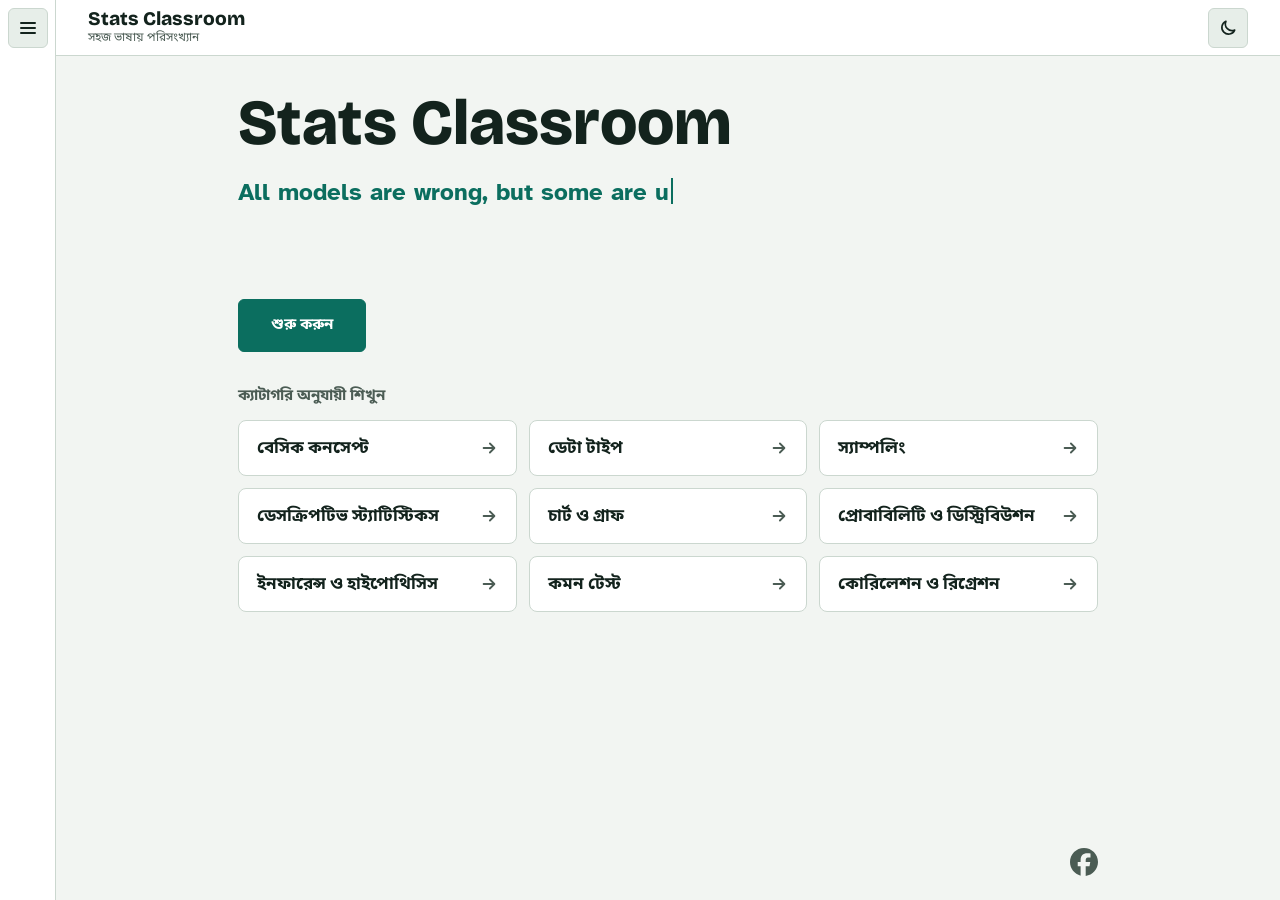
==== commit 48e6cbdf: "Add showBanner switch (false), GA4 comment, update status Co-Authored-By: Claude Sonnet 5.5 <noreply" ====
--- a/index.html
+++ b/index.html
@@ -11,7 +11,7 @@
 <link rel="preconnect" href="https://fonts.gstatic.com" crossorigin>
 <link rel="stylesheet" href="https://fonts.googleapis.com/css2?family=Atkinson+Hyperlegible:wght@400;700&family=Bricolage+Grotesque:opsz,wght@12..96,700;12..96,800&family=Noto+Sans+Bengali:wght@400;700&display=swap">
 <link rel="stylesheet" href="css/style.css">
-<!-- Analytics goes here later. Paste a GoatCounter or Cloudflare Web Analytics snippet. -->
+<!-- Google Analytics (GA4) snippet এখানে বসবে, Measurement ID পেলে -->
 </head>
 <body>
 <div class="app">
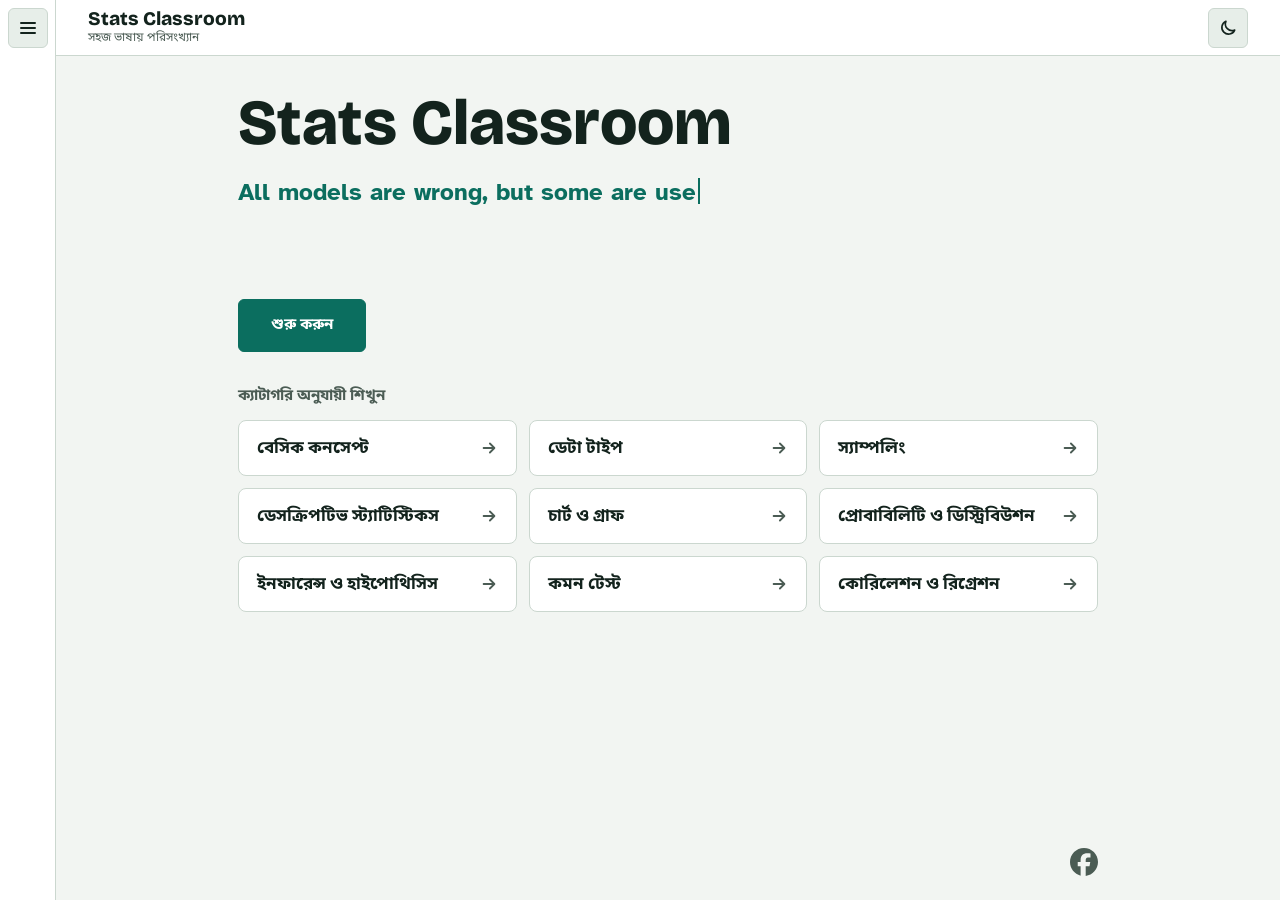
==== commit edbaaca2: "Census lesson rewrite, Data types step 1 (5 lessons, sorting demo) Co-Authored-By: Claude Sonnet 5.5" ====
--- a/index.html
+++ b/index.html
@@ -42,6 +42,7 @@
 <script src="data/ui.js"></script>
 <script src="data/terms.js"></script>
 <script src="data/lessons/basic-building-blocks.js"></script>
+<script src="data/lessons/types-of-data.js"></script>
 <script src="data/lessons/describing-data.js"></script>
 <script src="data/lessons/showing-data.js"></script>
 <script src="data/lessons/probability-and-distributions.js"></script>
@@ -51,6 +52,7 @@
 <script src="js/demos/grid.js"></script>
 <script src="js/demos/columns.js"></script>
 <script src="js/demos/units.js"></script>
+<script src="js/demos/sorting.js"></script>
 <script src="js/demos/describing.js"></script>
 <script src="js/demos/shape.js"></script>
 <script src="js/demos/tally.js"></script>
--- a/css/style.css
+++ b/css/style.css
@@ -266,3 +266,22 @@
 .tally td.colsel{background:var(--accent-soft)}
 .tablewrap.tall{max-height:300px;overflow-y:auto}
 .tablewrap.tall thead th{position:sticky;top:0;background:var(--surface)}
+/* Sorting demo (types of data). Only the chips take touch-action none, so the page still scrolls everywhere else. */
+.sortarea{display:flex;flex-direction:column;gap:14px;min-width:0}
+.boxes{display:grid;grid-template-columns:repeat(auto-fit,minmax(min(100%,230px),1fr));gap:14px}
+.zone{border:1px dashed var(--line);border-radius:8px;padding:12px;background:var(--surface);display:flex;flex-direction:column;gap:6px;min-width:0}
+.zone.box{border-style:solid}
+.zone.over{border-color:var(--accent);background:var(--accent-soft)}
+.bname{font-weight:700}
+.bnote{font-size:.9rem;color:var(--ink-2)}
+.slot{display:flex;flex-wrap:wrap;gap:8px;min-height:48px;align-items:flex-start;align-content:flex-start;padding-top:4px}
+.ph{color:var(--ink-2);font-size:.9rem;align-self:center}
+.chip{touch-action:none;user-select:none;-webkit-user-select:none;cursor:grab;font:inherit;color:var(--ink);background:var(--surface-2);border:1px solid var(--line);border-radius:8px;padding:6px 12px;min-height:44px;display:flex;flex-direction:column;align-items:flex-start;gap:0;line-height:1.5;text-align:left;max-width:100%}
+.chip:hover{border-color:var(--accent)}
+.chip .ct{font-weight:700}
+.chip .cs{font-size:.82rem;color:var(--ink-2)}
+.chip.ok{background:var(--accent-soft);border-color:var(--accent)}
+.chip.bad{border-color:var(--c2);border-width:2px;padding:5px 11px}
+.chip.ok .ct::before{content:"✓ "}
+.chip.bad .ct::before{content:"✕ ";color:var(--c2)}
+.chip.drag{position:relative;z-index:20;cursor:grabbing;box-shadow:0 6px 18px rgba(0,0,0,.25);opacity:.95}
